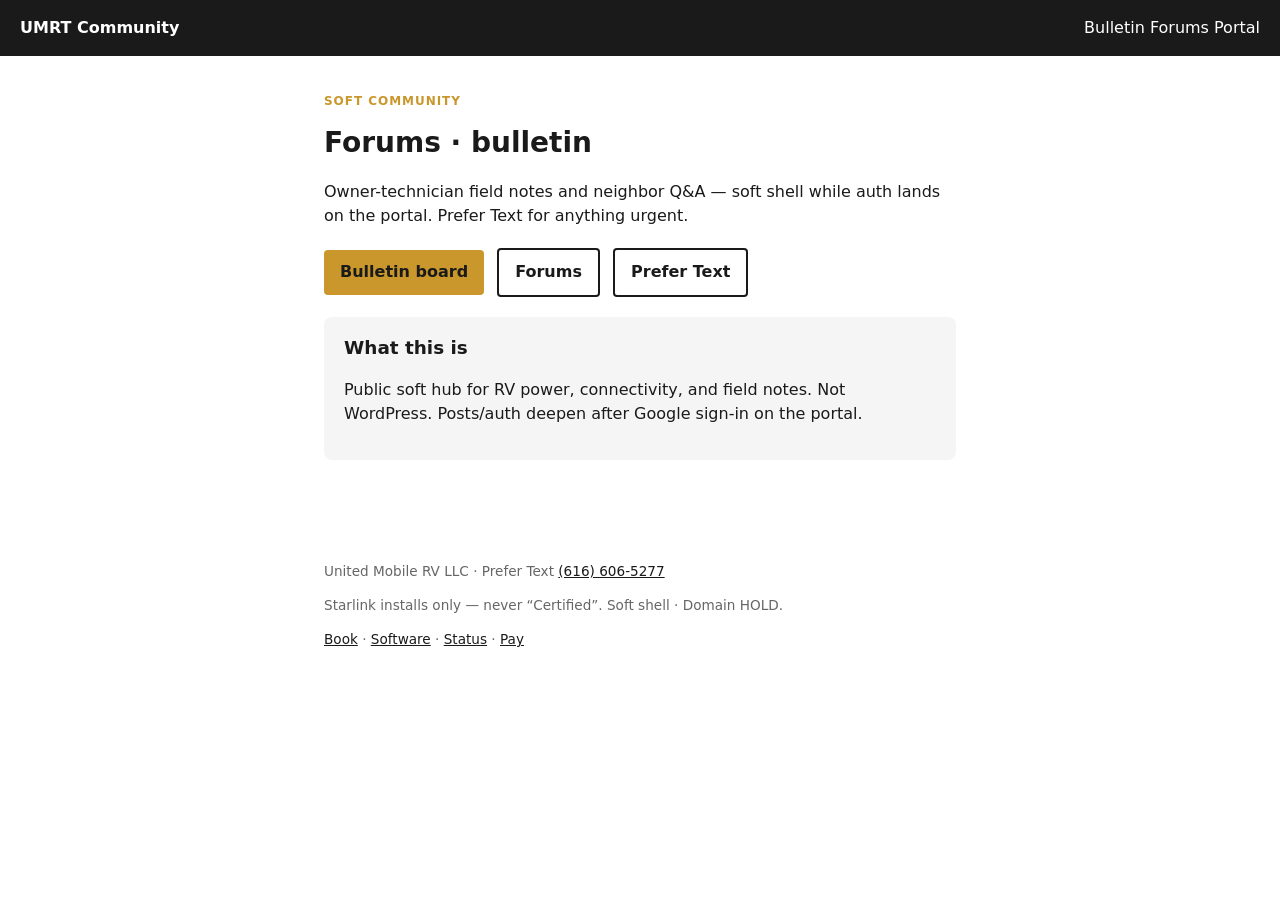
==== index.html @ e28a6f50 "feat: community hub home" ====
<!DOCTYPE html>
<html lang="en">
<head>
  <meta charset="utf-8" />
  <meta name="viewport" content="width=device-width, initial-scale=1" />
  <title>Community · United Mobile RV</title>
  <meta name="description" content="Soft forums and bulletin board for United Mobile RV field customers. Prefer Text (616) 606-5277." />
  <link rel="canonical" href="https://umrt-community.pages.dev/" />
  <meta name="robots" content="noindex,follow" />
  <meta name="theme-color" content="#1A1A1A" />
  <link rel="stylesheet" href="/assets/styles.css" />
</head>
<body>
  <header class="top">
    <a href="/"><strong>UMRT Community</strong></a>
    <nav>
      <a href="/bulletin/">Bulletin</a>
      <a href="/forums/">Forums</a>
      <a href="https://umrt-portal.pages.dev/">Portal</a>
    </nav>
  </header>
  <main class="wrap">
    <p class="eyebrow">Soft community</p>
    <h1>Forums · bulletin</h1>
    <p>Owner-technician field notes and neighbor Q&amp;A — soft shell while auth lands on the portal. Prefer Text for anything urgent.</p>
    <p>
      <a class="btn" href="/bulletin/">Bulletin board</a>
      <a class="btn btn-ghost" href="/forums/">Forums</a>
      <a class="btn btn-ghost" href="sms:+16166065277">Prefer Text</a>
    </p>
    <section class="card">
      <h2>What this is</h2>
      <p>Public soft hub for RV power, connectivity, and field notes. Not WordPress. Posts/auth deepen after Google sign-in on the portal.</p>
    </section>

  </main>
  <footer class="wrap fine">
    <p>United Mobile RV LLC · Prefer Text <a href="tel:+16166065277">(616) 606-5277</a></p>
    <p>Starlink installs only — never “Certified”. Soft shell · Domain HOLD.</p>
    <p>
      <a href="https://unitedmobilerv.com/book-service/">Book</a> ·
      <a href="https://umrt-software.pages.dev/">Software</a> ·
      <a href="https://umrt-status.pages.dev/">Status</a> ·
      <a href="https://umrt-pay.pages.dev/">Pay</a>
    </p>
  </footer>
</body>
</html>
---- assets/styles.css ----
:root{--black:#1A1A1A;--gold:#C9972C;--white:#fff;--light:#F5F5F5;--gray:#666}
*{box-sizing:border-box}body{margin:0;font-family:system-ui,-apple-system,sans-serif;color:var(--black);background:var(--white);line-height:1.5}
a{color:var(--black)}.top{background:var(--black);color:var(--white);padding:1rem 1.25rem;display:flex;justify-content:space-between;align-items:center;gap:1rem;flex-wrap:wrap}
.top a{color:var(--white);text-decoration:none}.top a:hover{color:var(--gold)}
.wrap{max-width:42rem;margin:0 auto;padding:1.5rem 1.25rem 3rem}
.eyebrow{color:var(--gold);text-transform:uppercase;letter-spacing:.08em;font-size:.75rem;font-weight:700}
h1{font-size:1.75rem;margin:.35rem 0 .75rem}h2{font-size:1.15rem;margin:0 0 .5rem}
.card{background:var(--light);border-radius:8px;padding:1.1rem 1.25rem;margin:1rem 0}
.btn{display:inline-block;background:var(--gold);color:var(--black);font-weight:700;padding:.65rem 1rem;border-radius:4px;text-decoration:none;margin:.25rem .5rem .25rem 0}
.btn-ghost{background:transparent;border:2px solid var(--black)}
.fine{color:var(--gray);font-size:.85rem}ul.clean{padding-left:1.1rem}
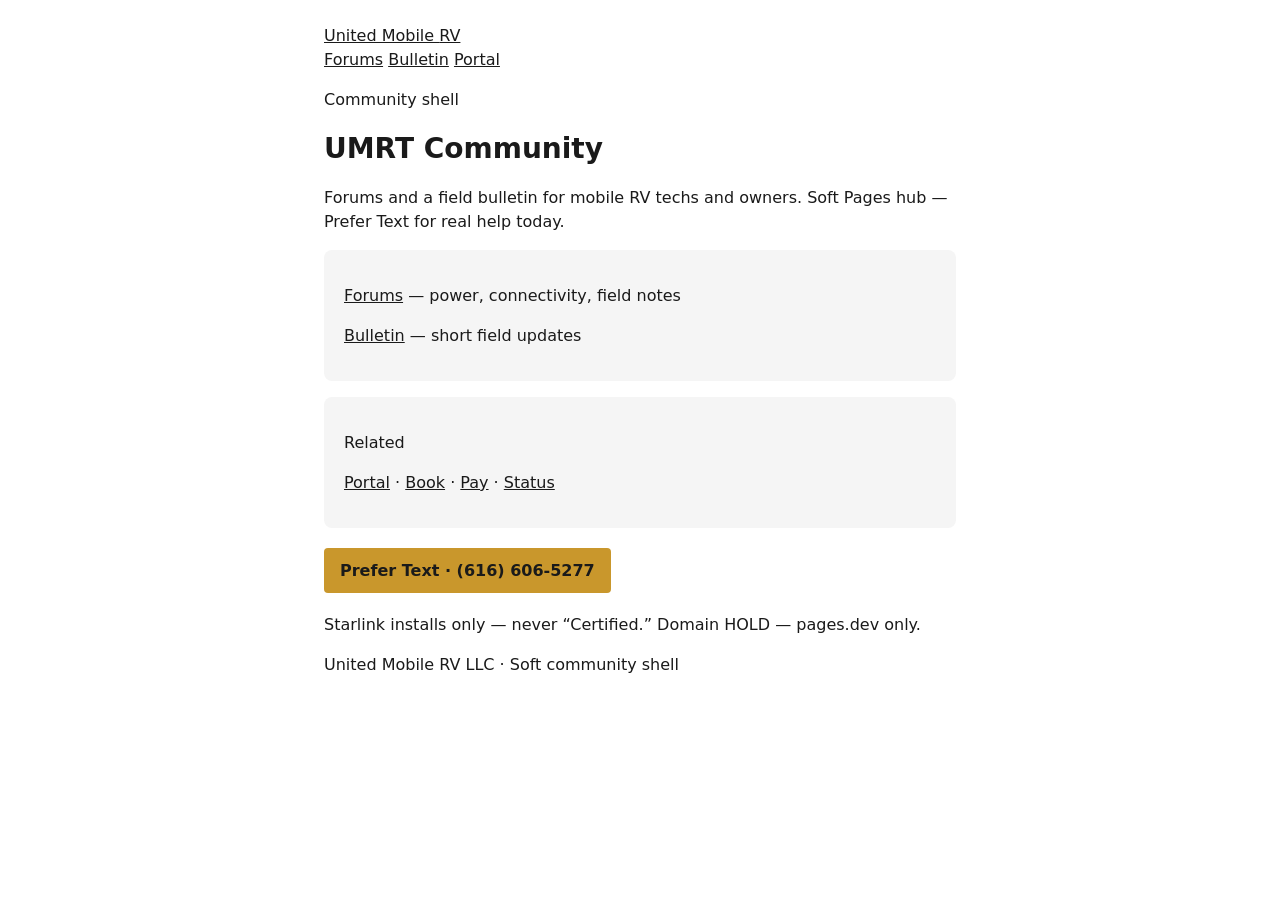
==== commit 08cd1748: "chore: soft community hub (PRIORITY SUNRISE)" ====
--- a/index.html
+++ b/index.html
@@ -1,48 +1,38 @@
 <!DOCTYPE html>
 <html lang="en">
 <head>
-  <meta charset="utf-8" />
-  <meta name="viewport" content="width=device-width, initial-scale=1" />
+  <meta charset="utf-8"><meta name="viewport" content="width=device-width, initial-scale=1">
   <title>Community · United Mobile RV</title>
-  <meta name="description" content="Soft forums and bulletin board for United Mobile RV field customers. Prefer Text (616) 606-5277." />
-  <link rel="canonical" href="https://umrt-community.pages.dev/" />
-  <meta name="robots" content="noindex,follow" />
-  <meta name="theme-color" content="#1A1A1A" />
-  <link rel="stylesheet" href="/assets/styles.css" />
+  <meta name="robots" content="noindex,follow">
+  <meta name="description" content="UMRT community hub — forums and field bulletin (soft shell).">
+  <link rel="stylesheet" href="/assets/styles.css">
 </head>
 <body>
-  <header class="top">
-    <a href="/"><strong>UMRT Community</strong></a>
-    <nav>
-      <a href="/bulletin/">Bulletin</a>
-      <a href="/forums/">Forums</a>
-      <a href="https://umrt-portal.pages.dev/">Portal</a>
-    </nav>
-  </header>
-  <main class="wrap">
-    <p class="eyebrow">Soft community</p>
-    <h1>Forums · bulletin</h1>
-    <p>Owner-technician field notes and neighbor Q&amp;A — soft shell while auth lands on the portal. Prefer Text for anything urgent.</p>
-    <p>
-      <a class="btn" href="/bulletin/">Bulletin board</a>
-      <a class="btn btn-ghost" href="/forums/">Forums</a>
-      <a class="btn btn-ghost" href="sms:+16166065277">Prefer Text</a>
-    </p>
-    <section class="card">
-      <h2>What this is</h2>
-      <p>Public soft hub for RV power, connectivity, and field notes. Not WordPress. Posts/auth deepen after Google sign-in on the portal.</p>
-    </section>
-
-  </main>
-  <footer class="wrap fine">
-    <p>United Mobile RV LLC · Prefer Text <a href="tel:+16166065277">(616) 606-5277</a></p>
-    <p>Starlink installs only — never “Certified”. Soft shell · Domain HOLD.</p>
-    <p>
-      <a href="https://unitedmobilerv.com/book-service/">Book</a> ·
-      <a href="https://umrt-software.pages.dev/">Software</a> ·
-      <a href="https://umrt-status.pages.dev/">Status</a> ·
-      <a href="https://umrt-pay.pages.dev/">Pay</a>
-    </p>
-  </footer>
+  <div class="wrap">
+    <header>
+      <a class="brand" href="/">United Mobile <span>RV</span></a>
+      <nav>
+        <a href="/forums/">Forums</a>
+        <a href="/bulletin/">Bulletin</a>
+        <a href="https://umrt-portal.pages.dev/">Portal</a>
+      </nav>
+    </header>
+    <main>
+      <p class="badge">Community shell</p>
+      <h1>UMRT Community</h1>
+      <p class="lede">Forums and a field bulletin for mobile RV techs and owners. Soft Pages hub — Prefer Text for real help today.</p>
+      <div class="card">
+        <p><a href="/forums/">Forums</a> — power, connectivity, field notes</p>
+        <p><a href="/bulletin/">Bulletin</a> — short field updates</p>
+      </div>
+      <div class="card">
+        <p class="note">Related</p>
+        <p><a href="https://umrt-portal.pages.dev/">Portal</a> · <a href="https://umrt-portal.pages.dev/book/">Book</a> · <a href="https://umrt-pay.pages.dev/pay/">Pay</a> · <a href="https://umrt-portal.pages.dev/track/">Status</a></p>
+      </div>
+      <p><a class="btn" href="sms:+16166065277">Prefer Text · (616) 606-5277</a></p>
+      <p class="note">Starlink installs only — never “Certified.” Domain HOLD — pages.dev only.</p>
+    </main>
+    <footer>United Mobile RV LLC · Soft community shell</footer>
+  </div>
 </body>
 </html>
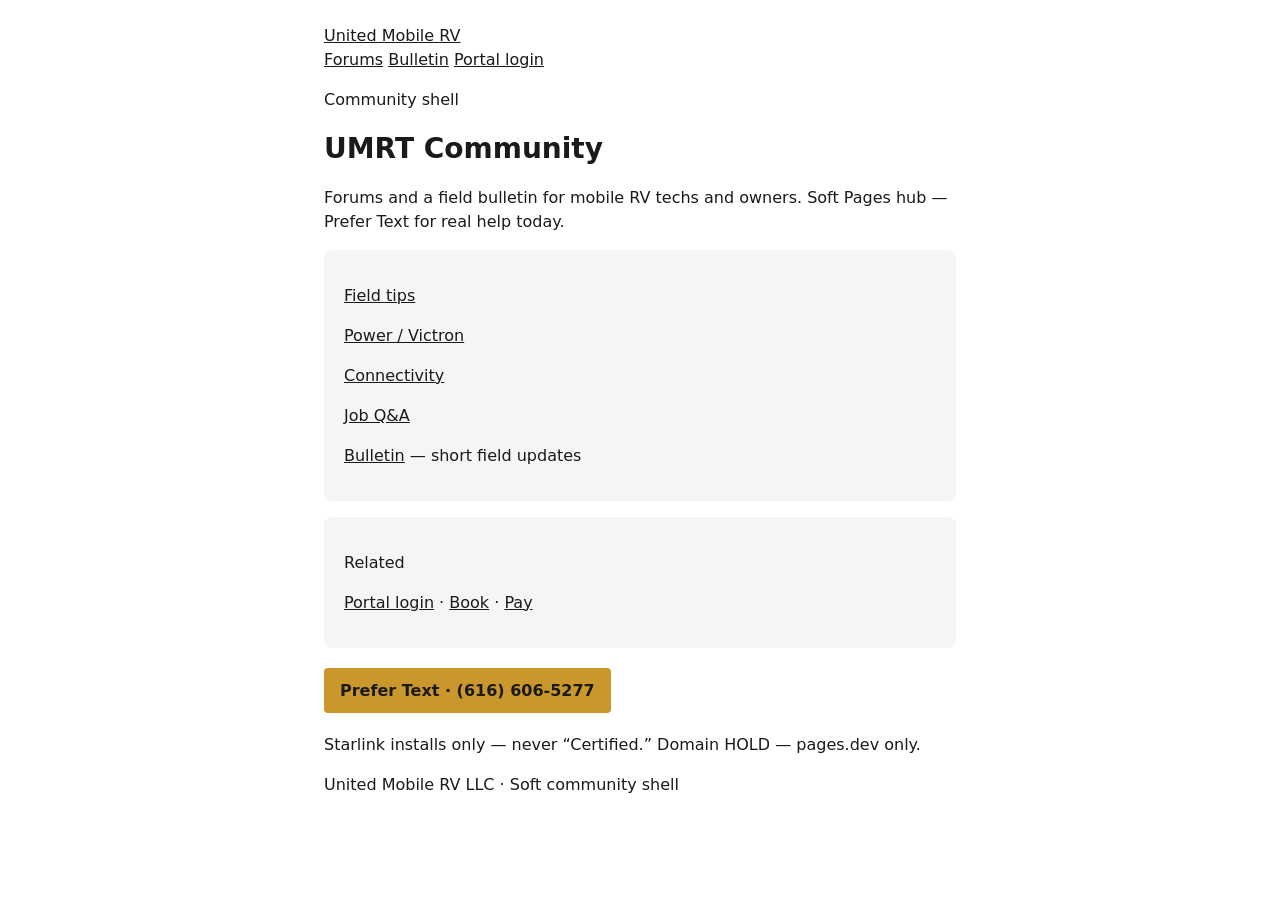
==== commit 78c98581: "Align forum categories + portal login CTA Add Field tips, Power/Victron, Connectivity, Job Q&A; Pref" ====
--- a/index.html
+++ b/index.html
@@ -4,7 +4,7 @@
   <meta charset="utf-8"><meta name="viewport" content="width=device-width, initial-scale=1">
   <title>Community · United Mobile RV</title>
   <meta name="robots" content="noindex,follow">
-  <meta name="description" content="UMRT community hub — forums and field bulletin (soft shell).">
+  <meta name="description" content="UMRT community hub — Field tips, Power/Victron, Connectivity, Job Q&A. Prefer Text (616) 606-5277.">
   <link rel="stylesheet" href="/assets/styles.css">
 </head>
 <body>
@@ -14,7 +14,7 @@
       <nav>
         <a href="/forums/">Forums</a>
         <a href="/bulletin/">Bulletin</a>
-        <a href="https://umrt-portal.pages.dev/">Portal</a>
+        <a href="https://umrt-portal.pages.dev/account/">Portal login</a>
       </nav>
     </header>
     <main>
@@ -22,12 +22,15 @@
       <h1>UMRT Community</h1>
       <p class="lede">Forums and a field bulletin for mobile RV techs and owners. Soft Pages hub — Prefer Text for real help today.</p>
       <div class="card">
-        <p><a href="/forums/">Forums</a> — power, connectivity, field notes</p>
+        <p><a href="/forums/field-tips/">Field tips</a></p>
+        <p><a href="/forums/power-victron/">Power / Victron</a></p>
+        <p><a href="/forums/connectivity/">Connectivity</a></p>
+        <p><a href="/forums/job-qa/">Job Q&amp;A</a></p>
         <p><a href="/bulletin/">Bulletin</a> — short field updates</p>
       </div>
       <div class="card">
         <p class="note">Related</p>
-        <p><a href="https://umrt-portal.pages.dev/">Portal</a> · <a href="https://umrt-portal.pages.dev/book/">Book</a> · <a href="https://umrt-pay.pages.dev/pay/">Pay</a> · <a href="https://umrt-portal.pages.dev/track/">Status</a></p>
+        <p><a href="https://umrt-portal.pages.dev/account/">Portal login</a> · <a href="https://umrt-portal.pages.dev/book/">Book</a> · <a href="https://umrt-pay.pages.dev/pay/">Pay</a></p>
       </div>
       <p><a class="btn" href="sms:+16166065277">Prefer Text · (616) 606-5277</a></p>
       <p class="note">Starlink installs only — never “Certified.” Domain HOLD — pages.dev only.</p>
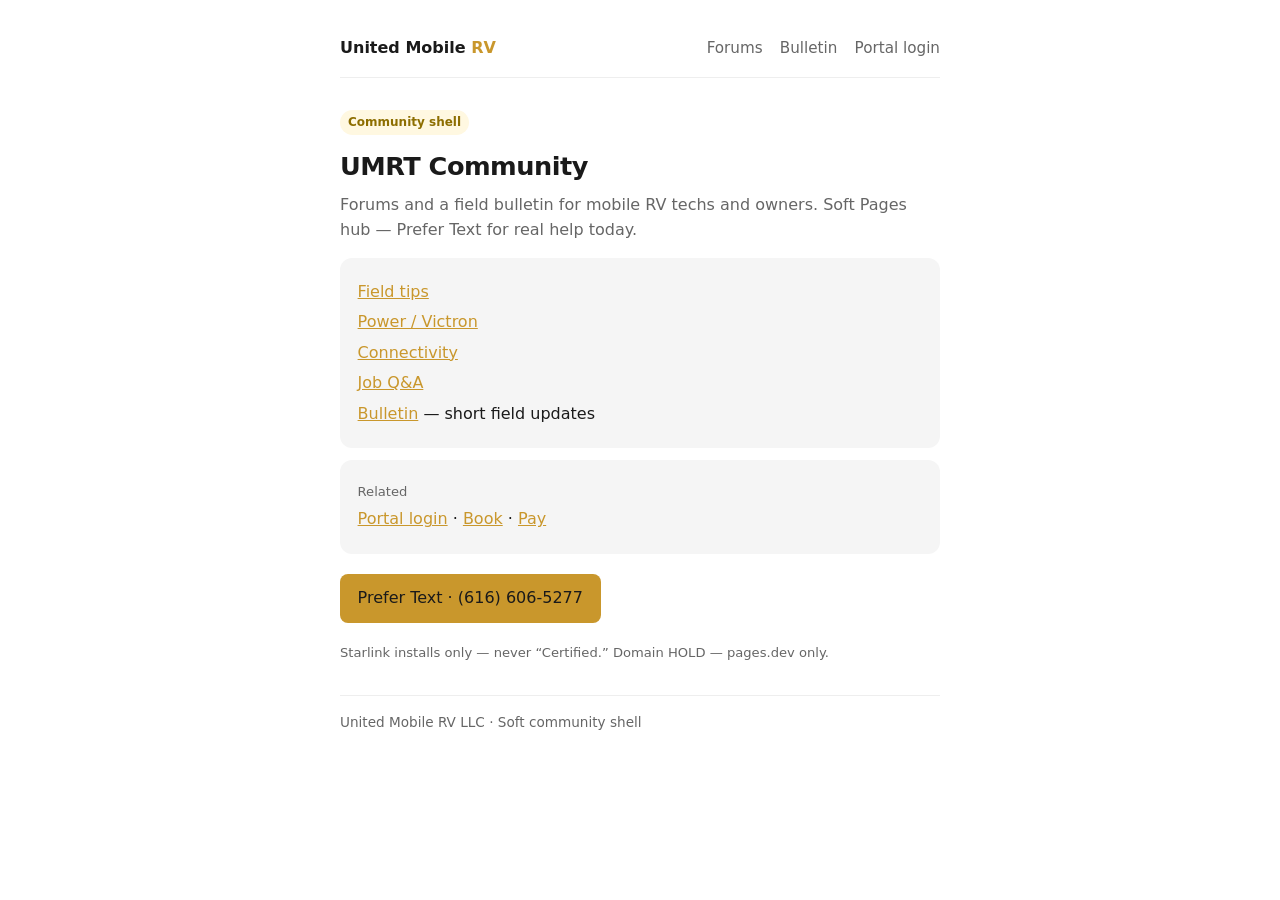
==== commit f03c5638: "brand: 2045 logo + favicon in index.html" ====
--- a/index.html
+++ b/index.html
@@ -3,6 +3,7 @@
 <head>
   <meta charset="utf-8"><meta name="viewport" content="width=device-width, initial-scale=1">
   <title>Community · United Mobile RV</title>
+  <link rel="icon" href="/assets/brand/favicon-64.png" />
   <meta name="robots" content="noindex,follow">
   <meta name="description" content="UMRT community hub — Field tips, Power/Victron, Connectivity, Job Q&A. Prefer Text (616) 606-5277.">
   <link rel="stylesheet" href="/assets/styles.css">
--- a/assets/styles.css
+++ b/assets/styles.css
@@ -1,11 +1,19 @@
-:root{--black:#1A1A1A;--gold:#C9972C;--white:#fff;--light:#F5F5F5;--gray:#666}
-*{box-sizing:border-box}body{margin:0;font-family:system-ui,-apple-system,sans-serif;color:var(--black);background:var(--white);line-height:1.5}
-a{color:var(--black)}.top{background:var(--black);color:var(--white);padding:1rem 1.25rem;display:flex;justify-content:space-between;align-items:center;gap:1rem;flex-wrap:wrap}
+:root{--black:#1A1A1A;--gold:#C9972C;--white:#fff;--light:#F5F5F5;--gray:#666;--font:system-ui,-apple-system,Segoe UI,Roboto,sans-serif}
+*{box-sizing:border-box}body{margin:0;font-family:var(--font);color:var(--black);background:var(--white);line-height:1.55}
+a{color:var(--gold)}
+.wrap{max-width:640px;margin:0 auto;padding:1.25rem 1.25rem 3rem}
+header{display:flex;justify-content:space-between;align-items:center;gap:1rem;flex-wrap:wrap;border-bottom:1px solid #eee;padding:1rem 0;margin-bottom:1.25rem}
+.brand{font-weight:700;text-decoration:none;color:var(--black)}.brand span{color:var(--gold)}
+nav a{margin-left:.75rem;text-decoration:none;color:var(--gray);font-size:.95rem}nav a[aria-current="page"]{color:var(--black)}
+h1{font-size:1.6rem;margin:0 0 .4rem;letter-spacing:-.02em}.lede{color:var(--gray);margin:0 0 1rem}
+.card{background:var(--light);border-radius:12px;padding:1rem 1.1rem;margin:.75rem 0}
+.card p{margin:.35rem 0}
+.btn{display:inline-block;border:0;cursor:pointer;padding:.75rem 1.1rem;border-radius:8px;font-weight:600;font:inherit;background:var(--gold);color:var(--black);text-decoration:none;margin:.25rem .35rem .25rem 0}
+.btn-ghost{background:transparent;border:1px solid #ddd;color:var(--black)}
+.note{font-size:.82rem;color:var(--gray)}.badge{display:inline-block;font-size:.75rem;font-weight:700;padding:.2rem .5rem;border-radius:999px;background:#FFF8E1;color:#8D6E00}
+footer{margin-top:2rem;padding-top:1rem;border-top:1px solid #eee;font-size:.85rem;color:var(--gray)}
+/* legacy class aliases */
+.top{background:var(--black);color:var(--white);padding:1rem 1.25rem;display:flex;justify-content:space-between;align-items:center;gap:1rem;flex-wrap:wrap}
 .top a{color:var(--white);text-decoration:none}.top a:hover{color:var(--gold)}
-.wrap{max-width:42rem;margin:0 auto;padding:1.5rem 1.25rem 3rem}
 .eyebrow{color:var(--gold);text-transform:uppercase;letter-spacing:.08em;font-size:.75rem;font-weight:700}
-h1{font-size:1.75rem;margin:.35rem 0 .75rem}h2{font-size:1.15rem;margin:0 0 .5rem}
-.card{background:var(--light);border-radius:8px;padding:1.1rem 1.25rem;margin:1rem 0}
-.btn{display:inline-block;background:var(--gold);color:var(--black);font-weight:700;padding:.65rem 1rem;border-radius:4px;text-decoration:none;margin:.25rem .5rem .25rem 0}
-.btn-ghost{background:transparent;border:2px solid var(--black)}
-.fine{color:var(--gray);font-size:.85rem}ul.clean{padding-left:1.1rem}
+.fine{color:var(--gray);font-size:.85rem}ul.clean{padding-left:1.1rem;list-style:none}
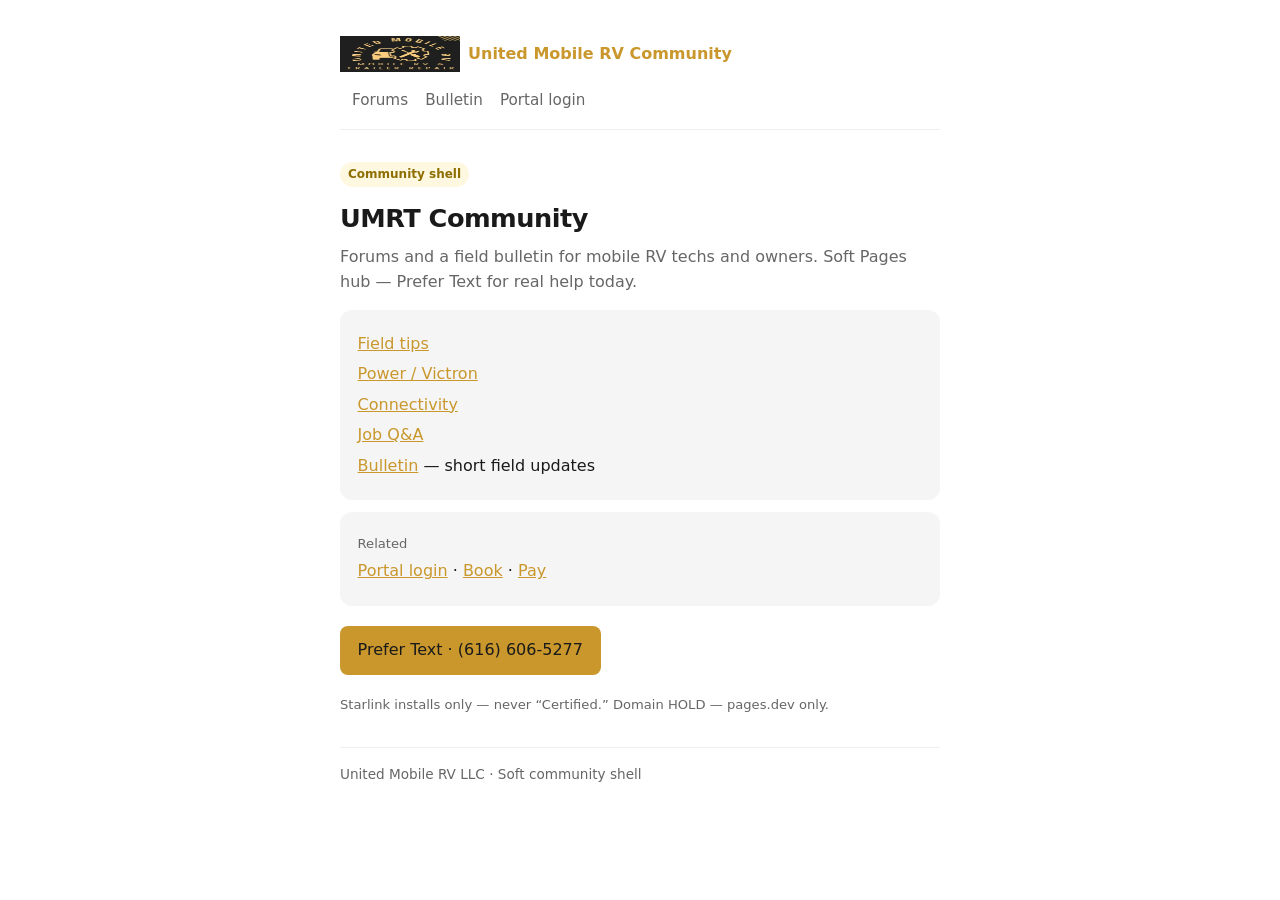
==== commit 315ed89e: "brand: 2045 logo in index.html" ====
--- a/index.html
+++ b/index.html
@@ -11,7 +11,7 @@
 <body>
   <div class="wrap">
     <header>
-      <a class="brand" href="/">United Mobile <span>RV</span></a>
+      <a class="brand" href="/" style="display:flex;align-items:center;gap:.5rem"><img src="/assets/brand/umrt-logo.webp" width="120" height="36" alt="United Mobile RV" fetchpriority="high" decoding="async" /><span>United Mobile <span>RV</span> Community</span></a>
       <nav>
         <a href="/forums/">Forums</a>
         <a href="/bulletin/">Bulletin</a>
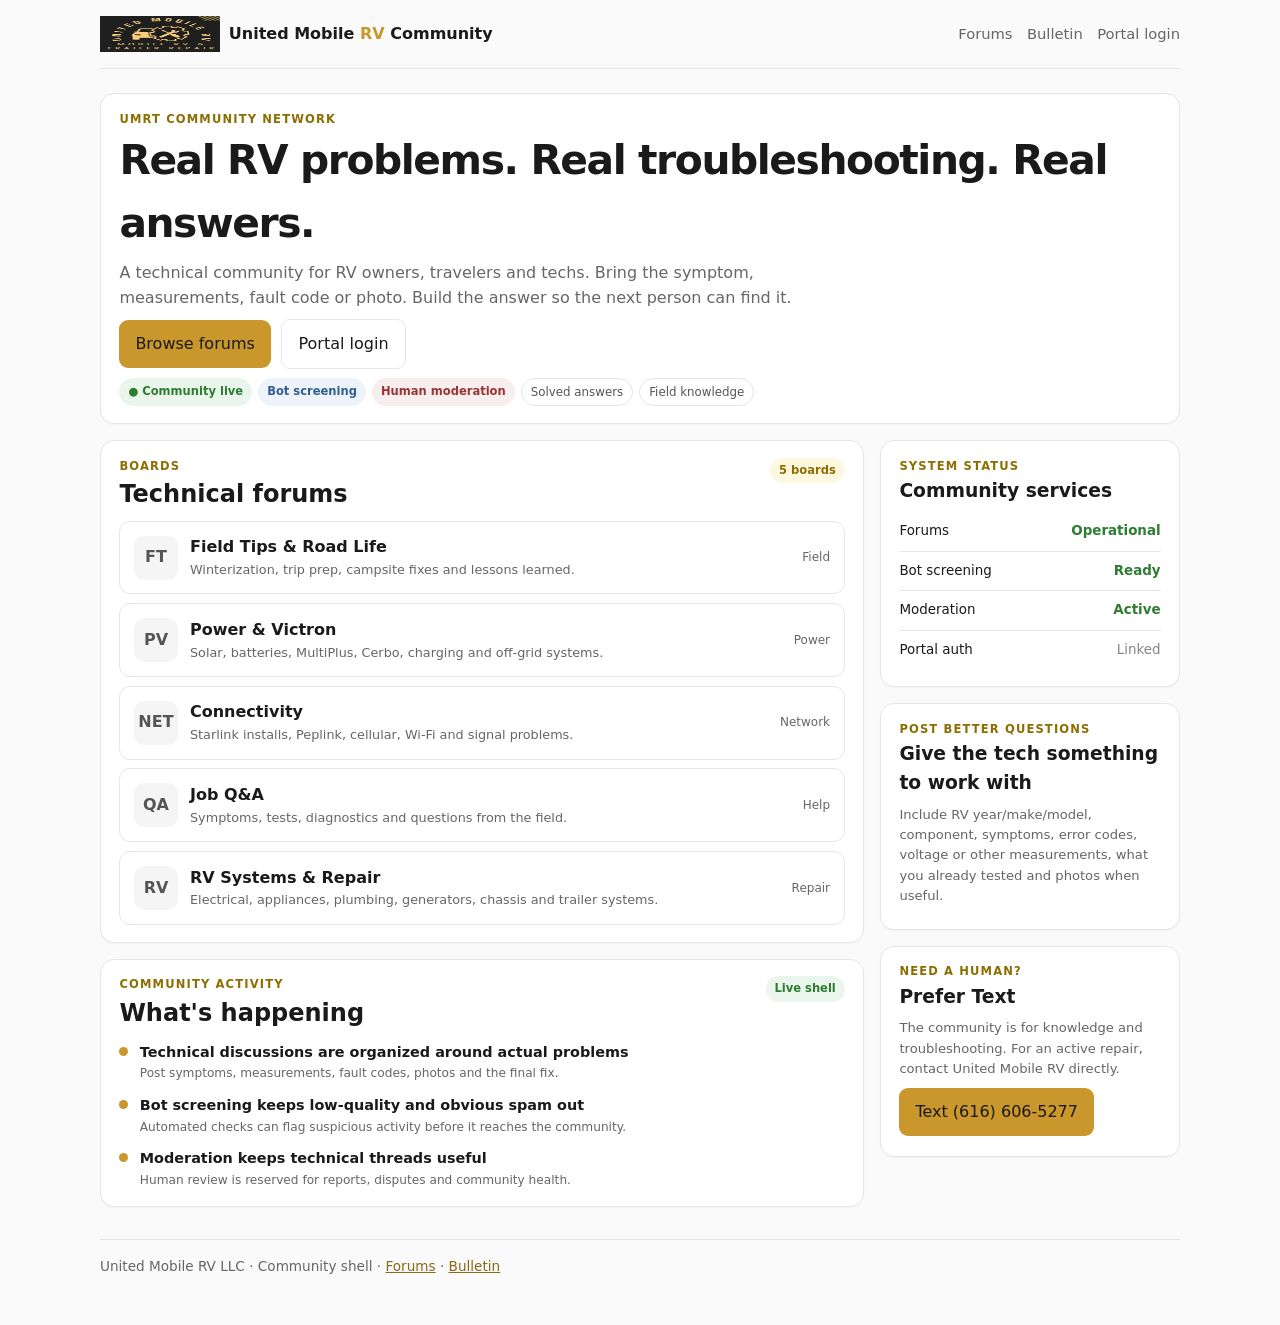
==== commit e7891adb: "Build developed community hub UI" ====
--- a/index.html
+++ b/index.html
@@ -2,41 +2,91 @@
 <html lang="en">
 <head>
   <meta charset="utf-8"><meta name="viewport" content="width=device-width, initial-scale=1">
-  <title>Community · United Mobile RV</title>
-  <link rel="icon" href="/assets/brand/favicon-64.png" />
+  <title>UMRT Community · RV Repair, Power & Connectivity Forum</title>
+  <link rel="icon" href="/assets/brand/favicon-64.png">
   <meta name="robots" content="noindex,follow">
-  <meta name="description" content="UMRT community hub — Field tips, Power/Victron, Connectivity, Job Q&A. Prefer Text (616) 606-5277.">
+  <meta name="description" content="United Mobile RV community for real RV repair, diagnostics, power, connectivity and field experience. Moderated community with technical resources.">
   <link rel="stylesheet" href="/assets/styles.css">
 </head>
 <body>
   <div class="wrap">
     <header>
-      <a class="brand" href="/" style="display:flex;align-items:center;gap:.5rem"><img src="/assets/brand/umrt-logo.webp" width="120" height="36" alt="United Mobile RV" fetchpriority="high" decoding="async" /><span>United Mobile <span>RV</span> Community</span></a>
-      <nav>
+      <a class="brand" href="/" aria-label="United Mobile RV Community home"><img src="/assets/brand/umrt-logo.webp" width="120" height="36" alt="United Mobile RV" fetchpriority="high" decoding="async"><span>United Mobile <span>RV</span> Community</span></a>
+      <nav aria-label="Primary navigation">
         <a href="/forums/">Forums</a>
         <a href="/bulletin/">Bulletin</a>
         <a href="https://umrt-portal.pages.dev/account/">Portal login</a>
       </nav>
     </header>
+
     <main>
-      <p class="badge">Community shell</p>
-      <h1>UMRT Community</h1>
-      <p class="lede">Forums and a field bulletin for mobile RV techs and owners. Soft Pages hub — Prefer Text for real help today.</p>
-      <div class="card">
-        <p><a href="/forums/field-tips/">Field tips</a></p>
-        <p><a href="/forums/power-victron/">Power / Victron</a></p>
-        <p><a href="/forums/connectivity/">Connectivity</a></p>
-        <p><a href="/forums/job-qa/">Job Q&amp;A</a></p>
-        <p><a href="/bulletin/">Bulletin</a> — short field updates</p>
+      <section class="card" style="margin-bottom:1rem">
+        <div class="eyebrow">UMRT Community Network</div>
+        <h1>Real RV problems. Real troubleshooting. Real answers.</h1>
+        <p class="lede">A technical community for RV owners, travelers and techs. Bring the symptom, measurements, fault code or photo. Build the answer so the next person can find it.</p>
+        <p>
+          <a class="btn" href="/forums/">Browse forums</a>
+          <a class="btn btn-ghost" href="https://umrt-portal.pages.dev/account/">Portal login</a>
+        </p>
+        <div class="tags" aria-label="Community features">
+          <span class="badge live">● Community live</span>
+          <span class="badge bot">Bot screening</span>
+          <span class="badge mod">Human moderation</span>
+          <span class="tag">Solved answers</span>
+          <span class="tag">Field knowledge</span>
+        </div>
+      </section>
+
+      <div class="grid">
+        <div class="main-stack">
+          <section class="card">
+            <div class="card-title"><div><div class="eyebrow">Boards</div><h2>Technical forums</h2></div><span class="badge">5 boards</span></div>
+            <div class="forum-list">
+              <a class="forum-row" href="/forums/field-tips/"><span class="forum-icon">FT</span><span><strong>Field Tips &amp; Road Life</strong><small>Winterization, trip prep, campsite fixes and lessons learned.</small></span><span class="row-meta">Field</span></a>
+              <a class="forum-row" href="/forums/power-victron/"><span class="forum-icon">PV</span><span><strong>Power &amp; Victron</strong><small>Solar, batteries, MultiPlus, Cerbo, charging and off-grid systems.</small></span><span class="row-meta">Power</span></a>
+              <a class="forum-row" href="/forums/connectivity/"><span class="forum-icon">NET</span><span><strong>Connectivity</strong><small>Starlink installs, Peplink, cellular, Wi-Fi and signal problems.</small></span><span class="row-meta">Network</span></a>
+              <a class="forum-row" href="/forums/job-qa/"><span class="forum-icon">QA</span><span><strong>Job Q&amp;A</strong><small>Symptoms, tests, diagnostics and questions from the field.</small></span><span class="row-meta">Help</span></a>
+              <a class="forum-row" href="/forums/power/"><span class="forum-icon">RV</span><span><strong>RV Systems &amp; Repair</strong><small>Electrical, appliances, plumbing, generators, chassis and trailer systems.</small></span><span class="row-meta">Repair</span></a>
+            </div>
+          </section>
+
+          <section class="card">
+            <div class="card-title"><div><div class="eyebrow">Community activity</div><h2>What's happening</h2></div><span class="badge live">Live shell</span></div>
+            <div class="activity">
+              <div class="activity-item"><span class="dot"></span><div><strong>Technical discussions are organized around actual problems</strong><small>Post symptoms, measurements, fault codes, photos and the final fix.</small></div></div>
+              <div class="activity-item"><span class="dot"></span><div><strong>Bot screening keeps low-quality and obvious spam out</strong><small>Automated checks can flag suspicious activity before it reaches the community.</small></div></div>
+              <div class="activity-item"><span class="dot"></span><div><strong>Moderation keeps technical threads useful</strong><small>Human review is reserved for reports, disputes and community health.</small></div></div>
+            </div>
+          </section>
+        </div>
+
+        <aside class="side-stack" aria-label="Community status">
+          <section class="card">
+            <div class="eyebrow">System status</div>
+            <h3>Community services</h3>
+            <div class="system-row"><span>Forums</span><span class="ok">Operational</span></div>
+            <div class="system-row"><span>Bot screening</span><span class="ok">Ready</span></div>
+            <div class="system-row"><span>Moderation</span><span class="ok">Active</span></div>
+            <div class="system-row"><span>Portal auth</span><span class="muted">Linked</span></div>
+          </section>
+
+          <section class="card">
+            <div class="eyebrow">Post better questions</div>
+            <h3>Give the tech something to work with</h3>
+            <p class="note">Include RV year/make/model, component, symptoms, error codes, voltage or other measurements, what you already tested and photos when useful.</p>
+          </section>
+
+          <section class="card">
+            <div class="eyebrow">Need a human?</div>
+            <h3>Prefer Text</h3>
+            <p class="note">The community is for knowledge and troubleshooting. For an active repair, contact United Mobile RV directly.</p>
+            <a class="btn" href="sms:+16166065277">Text (616) 606-5277</a>
+          </section>
+        </aside>
       </div>
-      <div class="card">
-        <p class="note">Related</p>
-        <p><a href="https://umrt-portal.pages.dev/account/">Portal login</a> · <a href="https://umrt-portal.pages.dev/book/">Book</a> · <a href="https://umrt-pay.pages.dev/pay/">Pay</a></p>
-      </div>
-      <p><a class="btn" href="sms:+16166065277">Prefer Text · (616) 606-5277</a></p>
-      <p class="note">Starlink installs only — never “Certified.” Domain HOLD — pages.dev only.</p>
     </main>
-    <footer>United Mobile RV LLC · Soft community shell</footer>
+
+    <footer>United Mobile RV LLC · Community shell · <a href="/forums/">Forums</a> · <a href="/bulletin/">Bulletin</a></footer>
   </div>
 </body>
 </html>
--- a/assets/styles.css
+++ b/assets/styles.css
@@ -1,19 +1,13 @@
-:root{--black:#1A1A1A;--gold:#C9972C;--white:#fff;--light:#F5F5F5;--gray:#666;--font:system-ui,-apple-system,Segoe UI,Roboto,sans-serif}
-*{box-sizing:border-box}body{margin:0;font-family:var(--font);color:var(--black);background:var(--white);line-height:1.55}
-a{color:var(--gold)}
-.wrap{max-width:640px;margin:0 auto;padding:1.25rem 1.25rem 3rem}
-header{display:flex;justify-content:space-between;align-items:center;gap:1rem;flex-wrap:wrap;border-bottom:1px solid #eee;padding:1rem 0;margin-bottom:1.25rem}
-.brand{font-weight:700;text-decoration:none;color:var(--black)}.brand span{color:var(--gold)}
-nav a{margin-left:.75rem;text-decoration:none;color:var(--gray);font-size:.95rem}nav a[aria-current="page"]{color:var(--black)}
-h1{font-size:1.6rem;margin:0 0 .4rem;letter-spacing:-.02em}.lede{color:var(--gray);margin:0 0 1rem}
-.card{background:var(--light);border-radius:12px;padding:1rem 1.1rem;margin:.75rem 0}
-.card p{margin:.35rem 0}
-.btn{display:inline-block;border:0;cursor:pointer;padding:.75rem 1.1rem;border-radius:8px;font-weight:600;font:inherit;background:var(--gold);color:var(--black);text-decoration:none;margin:.25rem .35rem .25rem 0}
-.btn-ghost{background:transparent;border:1px solid #ddd;color:var(--black)}
-.note{font-size:.82rem;color:var(--gray)}.badge{display:inline-block;font-size:.75rem;font-weight:700;padding:.2rem .5rem;border-radius:999px;background:#FFF8E1;color:#8D6E00}
-footer{margin-top:2rem;padding-top:1rem;border-top:1px solid #eee;font-size:.85rem;color:var(--gray)}
-/* legacy class aliases */
-.top{background:var(--black);color:var(--white);padding:1rem 1.25rem;display:flex;justify-content:space-between;align-items:center;gap:1rem;flex-wrap:wrap}
-.top a{color:var(--white);text-decoration:none}.top a:hover{color:var(--gold)}
-.eyebrow{color:var(--gold);text-transform:uppercase;letter-spacing:.08em;font-size:.75rem;font-weight:700}
-.fine{color:var(--gray);font-size:.85rem}ul.clean{padding-left:1.1rem;list-style:none}
+:root{--black:#1A1A1A;--gold:#C9972C;--white:#fff;--light:#F5F5F5;--panel:#fff;--line:#e6e6e6;--gray:#666;--muted:#858585;--green:#2e7d32;--blue:#315f8f;--red:#9b3434;--font:system-ui,-apple-system,Segoe UI,Roboto,sans-serif}
+*{box-sizing:border-box}html{scroll-behavior:smooth}body{margin:0;font-family:var(--font);color:var(--black);background:#fafafa;line-height:1.55}a{color:#8a6816}a:hover{color:#5f480e}.wrap{max-width:1120px;margin:0 auto;padding:0 1.25rem 3rem}
+header{display:flex;justify-content:space-between;align-items:center;gap:1rem;flex-wrap:wrap;border-bottom:1px solid var(--line);padding:1rem 0;margin-bottom:1.5rem;background:#fafafa}.brand{font-weight:750;text-decoration:none;color:var(--black);display:flex;align-items:center;gap:.55rem}.brand span span{color:var(--gold)}nav{display:flex;gap:.9rem;flex-wrap:wrap}nav a{margin:0;text-decoration:none;color:var(--gray);font-size:.92rem}nav a[aria-current="page"]{color:var(--black);font-weight:700}
+h1{font-size:clamp(1.8rem,4vw,2.55rem);margin:0 0 .35rem;letter-spacing:-.035em}.lede{color:var(--gray);margin:0 0 1.25rem;max-width:760px}.eyebrow{color:#8d6e00;text-transform:uppercase;letter-spacing:.1em;font-size:.72rem;font-weight:800}.badge{display:inline-flex;align-items:center;gap:.35rem;font-size:.72rem;font-weight:750;padding:.25rem .55rem;border-radius:999px;background:#fff8e1;color:#8d6e00}.badge.live{background:#eaf6ec;color:var(--green)}.badge.bot{background:#edf3f9;color:var(--blue)}.badge.mod{background:#f7eeee;color:var(--red)}
+.grid{display:grid;grid-template-columns:minmax(0,1fr) 300px;gap:1rem;align-items:start}.main-stack{display:grid;gap:1rem}.side-stack{display:grid;gap:1rem}.card{background:var(--panel);border:1px solid var(--line);border-radius:14px;padding:1.05rem 1.15rem;margin:0;box-shadow:0 1px 2px rgba(0,0,0,.03)}.card h2,.card h3{margin:.05rem 0 .45rem}.card p{margin:.35rem 0}.card-title{display:flex;justify-content:space-between;gap:1rem;align-items:flex-start}.note,.fine{font-size:.82rem;color:var(--gray)}
+.btn{display:inline-flex;align-items:center;justify-content:center;border:0;cursor:pointer;padding:.72rem 1rem;border-radius:9px;font-weight:700;font:inherit;background:var(--gold);color:var(--black);text-decoration:none;margin:.2rem .35rem .2rem 0}.btn:hover{color:var(--black);filter:brightness(.96)}.btn-ghost{background:transparent;border:1px solid var(--line);color:var(--black)}.btn-ghost:hover{background:var(--light);color:var(--black)}
+.stats{display:grid;grid-template-columns:repeat(4,1fr);gap:.65rem}.stat{padding:.8rem;border:1px solid var(--line);border-radius:11px;background:#fff}.stat strong{display:block;font-size:1.25rem;letter-spacing:-.02em}.stat span{display:block;color:var(--gray);font-size:.75rem}
+.forum-list{display:grid;gap:.55rem}.forum-row{display:grid;grid-template-columns:44px minmax(0,1fr) auto;gap:.75rem;align-items:center;padding:.85rem;border:1px solid var(--line);border-radius:11px;text-decoration:none;color:var(--black);background:#fff}.forum-row:hover{border-color:#d7c28d;background:#fffdf7;color:var(--black)}.forum-icon{width:44px;height:44px;border-radius:10px;display:grid;place-items:center;background:var(--light);font-weight:800;color:#555}.forum-row strong{display:block}.forum-row small{display:block;color:var(--gray);font-size:.8rem}.row-meta{text-align:right;color:var(--gray);font-size:.75rem;white-space:nowrap}
+.activity{display:grid;gap:.6rem}.activity-item{display:grid;grid-template-columns:10px minmax(0,1fr);gap:.65rem;align-items:start}.dot{width:9px;height:9px;border-radius:50%;background:var(--gold);margin-top:.45rem}.activity-item strong{font-size:.9rem}.activity-item small{display:block;color:var(--gray);font-size:.76rem}.system-row{display:flex;justify-content:space-between;gap:.75rem;padding:.55rem 0;border-bottom:1px solid var(--line);font-size:.84rem}.system-row:last-child{border-bottom:0}.ok{color:var(--green);font-weight:700}.muted{color:var(--muted)}
+.tags{display:flex;flex-wrap:wrap;gap:.4rem}.tag{border:1px solid var(--line);border-radius:999px;padding:.25rem .55rem;font-size:.74rem;color:#555;background:#fff}.callout{border-left:4px solid var(--gold);background:#fffaf0;padding:.8rem 1rem;border-radius:0 10px 10px 0}.callout strong{display:block;margin-bottom:.15rem}
+footer{margin-top:2rem;padding-top:1rem;border-top:1px solid var(--line);font-size:.85rem;color:var(--gray)}
+/* legacy class aliases */.top{background:var(--black);color:var(--white);padding:1rem 1.25rem;display:flex;justify-content:space-between;align-items:center;gap:1rem;flex-wrap:wrap}.top a{color:var(--white);text-decoration:none}.top a:hover{color:var(--gold)}ul.clean{padding-left:1.1rem;list-style:none}
+@media(max-width:820px){.grid{grid-template-columns:1fr}.stats{grid-template-columns:repeat(2,1fr)}.row-meta{display:none}}@media(max-width:520px){.wrap{padding-left:.85rem;padding-right:.85rem}.stats{grid-template-columns:1fr 1fr}.forum-row{grid-template-columns:38px minmax(0,1fr)}.forum-icon{width:38px;height:38px}nav{width:100%;justify-content:flex-start}}
